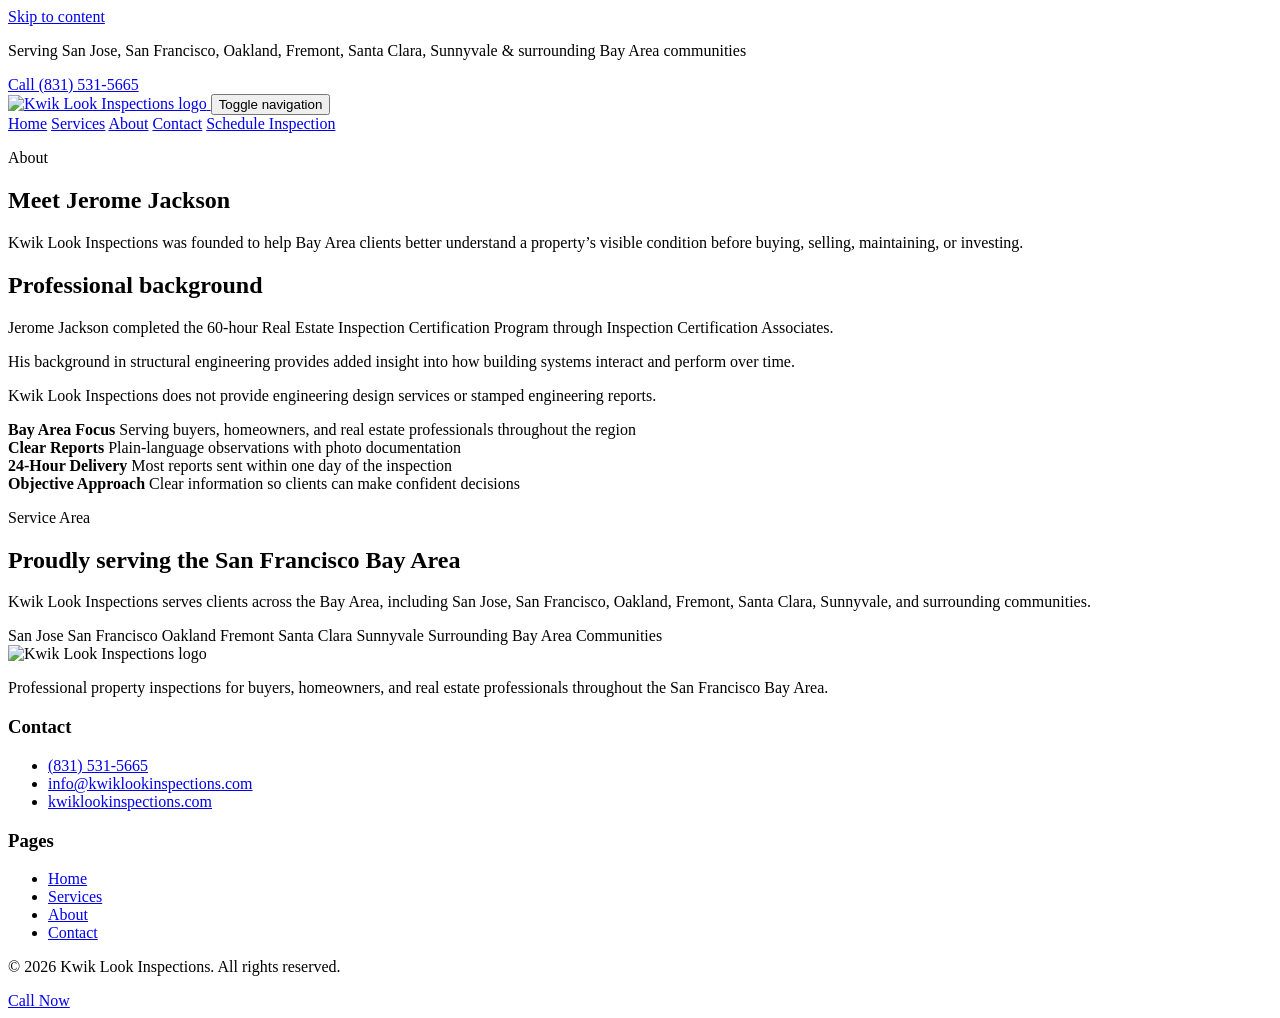
==== about.html @ 8743c304 "Create about.html" ====
<!DOCTYPE html>
<html lang="en">
<head>
  <meta charset="UTF-8" />
  <meta name="viewport" content="width=device-width, initial-scale=1.0" />
  <title>About Kwik Look Inspections | Jerome Jackson</title>
  <meta name="description" content="Learn about Jerome Jackson, Kwik Look Inspections, and the Bay Area service approach focused on clarity, thoroughness, and professionalism." />
  <meta name="author" content="Kwik Look Inspections" />
  <meta property="og:title" content="About Kwik Look Inspections" />
  <meta property="og:description" content="Learn about the inspector, training, and service approach behind Kwik Look Inspections." />
  <meta property="og:type" content="website" />
  <meta property="og:image" content="assets/kwiklook-logo.jpg" />
  <link rel="canonical" href="https://kwiklookinspections.com/about.html" />
  <link rel="preconnect" href="https://fonts.googleapis.com" />
  <link rel="preconnect" href="https://fonts.gstatic.com" crossorigin />
  <link href="https://fonts.googleapis.com/css2?family=Inter:wght@400;500;600;700;800&display=swap" rel="stylesheet" />
  <link rel="stylesheet" href="styles.css" />
</head>
<body>
  <a class="skip-link" href="#main">Skip to content</a>

  <div class="topbar">
    <div class="container topbar-inner">
      <p>Serving San Jose, San Francisco, Oakland, Fremont, Santa Clara, Sunnyvale & surrounding Bay Area communities</p>
      <a href="tel:+18315315665">Call (831) 531-5665</a>
    </div>
  </div>

  <header class="site-header">
    <div class="container nav-wrap">
      <a class="brand" href="index.html" aria-label="Kwik Look Inspections home">
        <img src="assets/kwiklook-logo.jpg" alt="Kwik Look Inspections logo" />
      </a>

      <button class="nav-toggle" type="button" aria-expanded="false" aria-controls="site-nav">
        <span></span><span></span><span></span>
        <span class="sr-only">Toggle navigation</span>
      </button>

      <nav id="site-nav" class="site-nav" aria-label="Primary navigation">
        <a href="index.html">Home</a>
        <a href="services.html">Services</a>
        <a href="about.html">About</a>
        <a href="contact.html">Contact</a>
        <a class="btn btn-primary nav-cta" href="contact.html">Schedule Inspection</a>
      </nav>
    </div>
  </header>

  <main id="main">
    <section class="page-hero">
      <div class="container narrow">
        <p class="eyebrow">About</p>
        <h1>Meet Jerome Jackson</h1>
        <p class="hero-lead">Kwik Look Inspections was founded to help Bay Area clients better understand a property’s visible condition before buying, selling, maintaining, or investing.</p>
      </div>
    </section>

    <section class="section">
      <div class="container about-grid">
        <div class="about-card">
          <h2>Professional background</h2>
          <p>Jerome Jackson completed the 60-hour Real Estate Inspection Certification Program through Inspection Certification Associates.</p>
          <p>His background in structural engineering provides added insight into how building systems interact and perform over time.</p>
          <p class="small-note">Kwik Look Inspections does not provide engineering design services or stamped engineering reports.</p>
        </div>

        <div class="about-highlights">
          <div class="stat-card">
            <strong>Bay Area Focus</strong>
            <span>Serving buyers, homeowners, and real estate professionals throughout the region</span>
          </div>

          <div class="stat-card">
            <strong>Clear Reports</strong>
            <span>Plain-language observations with photo documentation</span>
          </div>

          <div class="stat-card">
            <strong>24-Hour Delivery</strong>
            <span>Most reports sent within one day of the inspection</span>
          </div>

          <div class="stat-card">
            <strong>Objective Approach</strong>
            <span>Clear information so clients can make confident decisions</span>
          </div>
        </div>
      </div>
    </section>

    <section class="section alt">
      <div class="container split-layout">
        <div>
          <p class="eyebrow">Service Area</p>
          <h2>Proudly serving the San Francisco Bay Area</h2>
          <p>Kwik Look Inspections serves clients across the Bay Area, including San Jose, San Francisco, Oakland, Fremont, Santa Clara, Sunnyvale, and surrounding communities.</p>
        </div>

        <div class="service-tags">
          <span>San Jose</span>
          <span>San Francisco</span>
          <span>Oakland</span>
          <span>Fremont</span>
          <span>Santa Clara</span>
          <span>Sunnyvale</span>
          <span>Surrounding Bay Area Communities</span>
        </div>
      </div>
    </section>
  </main>

  <footer class="site-footer">
    <div class="container footer-grid">
      <div>
        <img class="footer-logo" src="assets/kwiklook-logo.jpg" alt="Kwik Look Inspections logo" />
        <p>Professional property inspections for buyers, homeowners, and real estate professionals throughout the San Francisco Bay Area.</p>
      </div>

      <div>
        <h3>Contact</h3>
        <ul>
          <li><a href="tel:+18315315665">(831) 531-5665</a></li>
          <li><a href="mailto:info@kwiklookinspections.com">info@kwiklookinspections.com</a></li>
          <li><a href="https://kwiklookinspections.com/">kwiklookinspections.com</a></li>
        </ul>
      </div>

      <div>
        <h3>Pages</h3>
        <ul>
          <li><a href="index.html">Home</a></li>
          <li><a href="services.html">Services</a></li>
          <li><a href="about.html">About</a></li>
          <li><a href="contact.html">Contact</a></li>
        </ul>
      </div>
    </div>

    <div class="container footer-bottom">
      <p>© 2026 Kwik Look Inspections. All rights reserved.</p>
    </div>
  </footer>

  <a class="mobile-sticky-cta" href="tel:+18315315665">Call Now</a>
  <script src="script.js"></script>
</body>
</html>
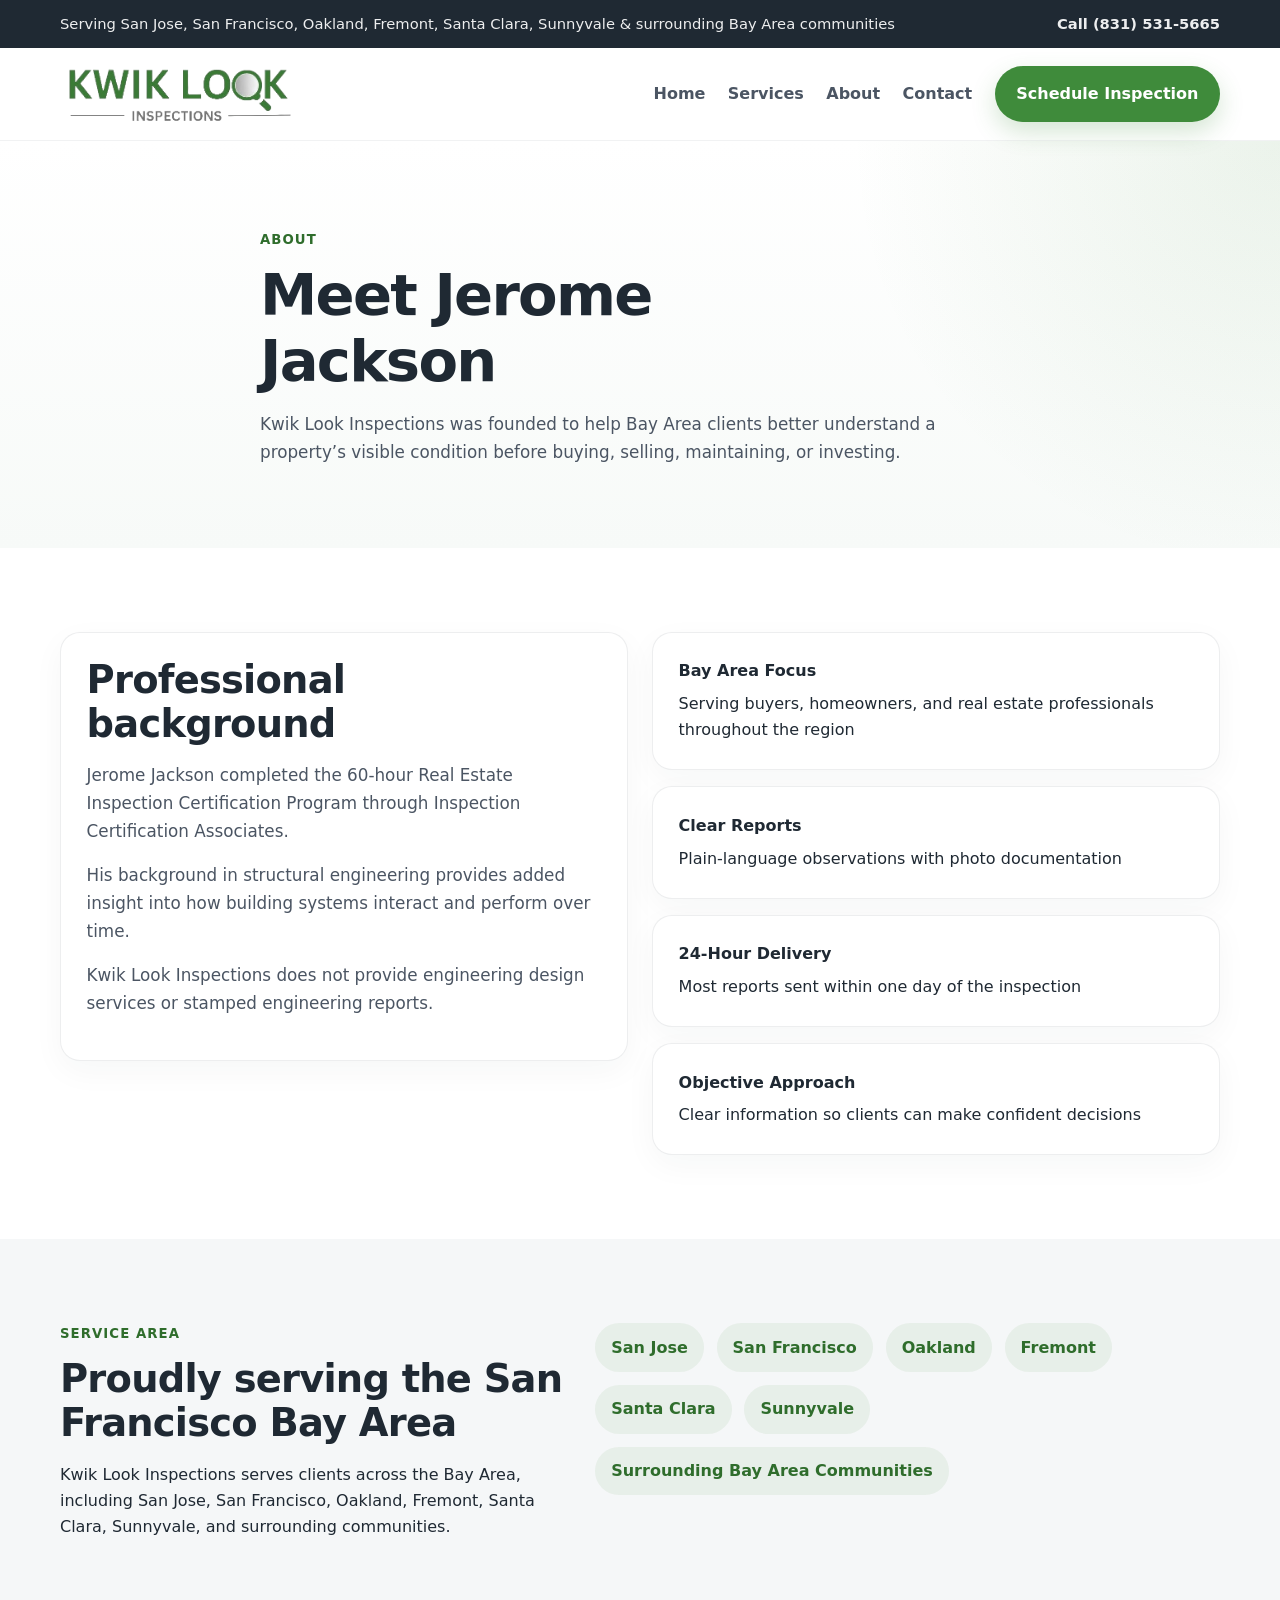
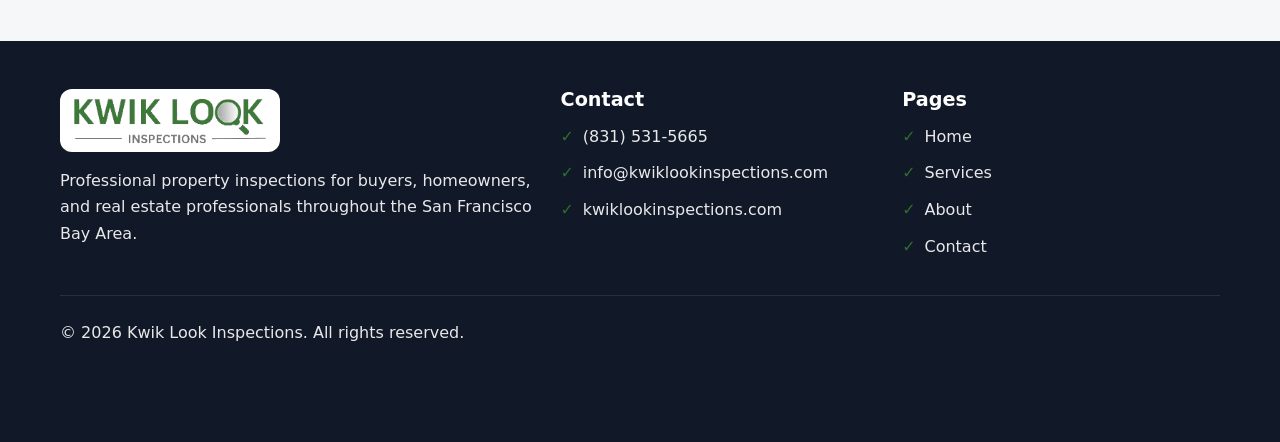
==== commit fb6c4fef: "Update about.html" ====
--- a/about.html
+++ b/about.html
@@ -9,7 +9,7 @@
   <meta property="og:title" content="About Kwik Look Inspections" />
   <meta property="og:description" content="Learn about the inspector, training, and service approach behind Kwik Look Inspections." />
   <meta property="og:type" content="website" />
-  <meta property="og:image" content="assets/kwiklook-logo.jpg" />
+  <meta property="og:image" content="assets/kwiklook-logo.png" />
   <link rel="canonical" href="https://kwiklookinspections.com/about.html" />
   <link rel="preconnect" href="https://fonts.googleapis.com" />
   <link rel="preconnect" href="https://fonts.gstatic.com" crossorigin />
@@ -29,7 +29,7 @@
   <header class="site-header">
     <div class="container nav-wrap">
       <a class="brand" href="index.html" aria-label="Kwik Look Inspections home">
-        <img src="assets/kwiklook-logo.jpg" alt="Kwik Look Inspections logo" />
+        <img src="assets/kwiklook-logo.png" alt="Kwik Look Inspections logo" />
       </a>
 
       <button class="nav-toggle" type="button" aria-expanded="false" aria-controls="site-nav">
@@ -113,7 +113,7 @@
   <footer class="site-footer">
     <div class="container footer-grid">
       <div>
-        <img class="footer-logo" src="assets/kwiklook-logo.jpg" alt="Kwik Look Inspections logo" />
+        <img class="footer-logo" src="assets/kwiklook-logo.png" alt="Kwik Look Inspections logo" />
         <p>Professional property inspections for buyers, homeowners, and real estate professionals throughout the San Francisco Bay Area.</p>
       </div>
 
--- a/styles.css
+++ b/styles.css
@@ -0,0 +1,606 @@
+:root {
+  --green: #3f8b3b;
+  --green-dark: #2f6d2c;
+  --gray-900: #1f2933;
+  --gray-700: #4b5563;
+  --gray-500: #6b7280;
+  --gray-100: #f5f7f8;
+  --white: #ffffff;
+  --shadow: 0 16px 48px rgba(31, 41, 51, 0.08);
+  --radius: 20px;
+  --max-width: 1160px;
+}
+
+*,
+*::before,
+*::after {
+  box-sizing: border-box;
+}
+
+html {
+  scroll-behavior: smooth;
+}
+
+body {
+  margin: 0;
+  font-family: "Inter", system-ui, -apple-system, BlinkMacSystemFont, "Segoe UI", sans-serif;
+  color: var(--gray-900);
+  background: var(--white);
+  line-height: 1.65;
+}
+
+img {
+  max-width: 100%;
+  display: block;
+}
+
+a {
+  color: inherit;
+  text-decoration: none;
+}
+
+p,
+ul {
+  margin-top: 0;
+}
+
+.skip-link {
+  position: absolute;
+  left: -9999px;
+  top: 0;
+}
+
+.skip-link:focus {
+  left: 1rem;
+  top: 1rem;
+  background: var(--white);
+  padding: 0.75rem 1rem;
+  z-index: 2000;
+  border-radius: 8px;
+  box-shadow: var(--shadow);
+}
+
+.container {
+  width: min(calc(100% - 2rem), var(--max-width));
+  margin: 0 auto;
+}
+
+.narrow {
+  max-width: 760px;
+}
+
+.topbar {
+  background: var(--gray-900);
+  color: rgba(255, 255, 255, 0.92);
+  font-size: 0.92rem;
+}
+
+.topbar-inner {
+  min-height: 48px;
+  display: flex;
+  align-items: center;
+  justify-content: space-between;
+  gap: 1rem;
+}
+
+.topbar p {
+  margin-bottom: 0;
+}
+
+.topbar a {
+  font-weight: 700;
+  white-space: nowrap;
+}
+
+.site-header {
+  position: sticky;
+  top: 0;
+  z-index: 1000;
+  background: rgba(255, 255, 255, 0.95);
+  backdrop-filter: blur(12px);
+  border-bottom: 1px solid rgba(31, 41, 51, 0.06);
+}
+
+.nav-wrap {
+  display: flex;
+  align-items: center;
+  justify-content: space-between;
+  min-height: 92px;
+  gap: 1rem;
+}
+
+.brand img {
+  width: 240px;
+  height: auto;
+}
+
+.site-nav {
+  display: flex;
+  align-items: center;
+  gap: 1.4rem;
+  font-weight: 600;
+  color: var(--gray-700);
+}
+
+.site-nav a:hover,
+.site-nav a:focus-visible {
+  color: var(--green-dark);
+}
+
+.btn {
+  display: inline-flex;
+  align-items: center;
+  justify-content: center;
+  min-height: 48px;
+  padding: 0.95rem 1.35rem;
+  border-radius: 999px;
+  font-weight: 700;
+  transition: transform 0.2s ease, box-shadow 0.2s ease, background 0.2s ease;
+}
+
+.btn:hover,
+.btn:focus-visible {
+  transform: translateY(-1px);
+}
+
+.btn-primary {
+  background: var(--green);
+  color: var(--white);
+  box-shadow: 0 10px 24px rgba(63, 139, 59, 0.22);
+}
+
+.btn-primary:hover,
+.btn-primary:focus-visible {
+  background: var(--green-dark);
+}
+
+.btn-secondary {
+  background: var(--white);
+  color: var(--gray-900);
+  border: 1px solid rgba(31, 41, 51, 0.12);
+}
+
+.hero,
+.page-hero {
+  padding: 5.5rem 0 4rem;
+  background:
+    radial-gradient(circle at top right, rgba(63, 139, 59, 0.10), transparent 32%),
+    linear-gradient(180deg, #ffffff 0%, #f7faf8 100%);
+}
+
+.hero-grid {
+  display: grid;
+  grid-template-columns: 1.3fr 0.9fr;
+  gap: 2rem;
+  align-items: start;
+}
+
+.eyebrow {
+  margin-bottom: 0.75rem;
+  color: var(--green-dark);
+  font-weight: 800;
+  letter-spacing: 0.08em;
+  text-transform: uppercase;
+  font-size: 0.83rem;
+}
+
+h1,
+h2,
+h3 {
+  margin-top: 0;
+  line-height: 1.15;
+}
+
+h1 {
+  font-size: clamp(2.4rem, 4.5vw, 4.4rem);
+  letter-spacing: -0.03em;
+  max-width: 13ch;
+  margin-bottom: 1rem;
+}
+
+h2 {
+  font-size: clamp(1.9rem, 3vw, 3rem);
+  letter-spacing: -0.02em;
+  margin-bottom: 1rem;
+}
+
+h3 {
+  font-size: 1.2rem;
+  margin-bottom: 0.65rem;
+}
+
+.hero-lead,
+.section-heading p,
+.about-card p,
+.feature-card p,
+.info-card p,
+.step-card p,
+.inspection-panel p,
+.quote-card p,
+.cta-box p {
+  color: var(--gray-700);
+  font-size: 1.05rem;
+}
+
+.hero-actions,
+.cta-actions,
+.section-actions {
+  display: flex;
+  gap: 1rem;
+  flex-wrap: wrap;
+  margin-top: 1.25rem;
+}
+
+.hero-points {
+  list-style: none;
+  padding: 0;
+  margin: 1.5rem 0 0;
+  display: grid;
+  grid-template-columns: repeat(2, minmax(0, 1fr));
+  gap: 0.8rem 1rem;
+}
+
+.hero-points li::before,
+.report-list li::before,
+.check-columns li::before,
+.site-footer li::before {
+  content: "✓";
+  color: var(--green-dark);
+  font-weight: 800;
+  margin-right: 0.55rem;
+}
+
+.quote-card {
+  background: var(--white);
+  border: 1px solid rgba(31, 41, 51, 0.08);
+  box-shadow: var(--shadow);
+  border-radius: var(--radius);
+  padding: 2rem;
+}
+
+.card-kicker {
+  color: var(--green-dark);
+  font-weight: 800;
+  text-transform: uppercase;
+  letter-spacing: 0.08em;
+  font-size: 0.82rem;
+  margin-bottom: 0.75rem;
+}
+
+.contact-list {
+  display: grid;
+  gap: 0.7rem;
+  margin: 1.2rem 0;
+}
+
+.contact-list a {
+  font-weight: 700;
+  font-size: 1.06rem;
+}
+
+.microcopy,
+.small-note {
+  color: var(--gray-500);
+  font-size: 0.95rem;
+}
+
+.trust-strip {
+  padding: 1.1rem 0;
+  background: var(--gray-900);
+  color: var(--white);
+}
+
+.trust-grid {
+  display: grid;
+  grid-template-columns: repeat(4, minmax(0, 1fr));
+  gap: 1rem;
+}
+
+.trust-grid div {
+  display: grid;
+  gap: 0.25rem;
+}
+
+.trust-grid span {
+  color: rgba(255, 255, 255, 0.75);
+  font-size: 0.92rem;
+}
+
+.section {
+  padding: 5.25rem 0;
+}
+
+.section.alt {
+  background: var(--gray-100);
+}
+
+.section-heading {
+  max-width: 760px;
+  margin-bottom: 2rem;
+}
+
+.card-grid,
+.steps-grid {
+  display: grid;
+  grid-template-columns: repeat(3, minmax(0, 1fr));
+  gap: 1.25rem;
+}
+
+.info-card,
+.step-card,
+.feature-card,
+.stat-card,
+.inspection-panel,
+.about-card {
+  background: var(--white);
+  border: 1px solid rgba(31, 41, 51, 0.08);
+  border-radius: var(--radius);
+  padding: 1.6rem;
+  box-shadow: 0 10px 32px rgba(31, 41, 51, 0.04);
+}
+
+.inspection-grid,
+.split-layout,
+.about-grid,
+.cta-box,
+.footer-grid,
+.contact-page-grid {
+  display: grid;
+  gap: 1.5rem;
+}
+
+.inspection-grid {
+  margin-top: 1.5rem;
+  grid-template-columns: 1.3fr 0.8fr;
+}
+
+.check-columns {
+  display: grid;
+  grid-template-columns: repeat(3, minmax(0, 1fr));
+  gap: 1rem;
+}
+
+.check-columns ul,
+.report-list,
+.site-footer ul {
+  list-style: none;
+  padding: 0;
+  margin-bottom: 0;
+}
+
+.step-card {
+  position: relative;
+  padding-top: 4.2rem;
+}
+
+.step-number {
+  position: absolute;
+  top: 1.25rem;
+  left: 1.25rem;
+  width: 42px;
+  height: 42px;
+  display: inline-grid;
+  place-items: center;
+  border-radius: 50%;
+  background: rgba(63, 139, 59, 0.12);
+  color: var(--green-dark);
+  font-weight: 800;
+}
+
+.split-layout {
+  grid-template-columns: 0.9fr 1.1fr;
+  align-items: start;
+}
+
+.about-grid,
+.contact-page-grid {
+  grid-template-columns: 1fr 1fr;
+  align-items: start;
+}
+
+.feature-stack,
+.about-highlights {
+  display: grid;
+  gap: 1rem;
+}
+
+.stat-card strong {
+  display: block;
+  margin-bottom: 0.4rem;
+}
+
+.service-tags {
+  display: flex;
+  gap: 0.8rem;
+  flex-wrap: wrap;
+}
+
+.service-tags span {
+  display: inline-flex;
+  align-items: center;
+  min-height: 40px;
+  padding: 0.7rem 1rem;
+  border-radius: 999px;
+  background: rgba(63, 139, 59, 0.08);
+  color: var(--green-dark);
+  font-weight: 700;
+}
+
+.cta-box {
+  grid-template-columns: 1.2fr auto;
+  align-items: center;
+  background: linear-gradient(135deg, var(--gray-900), #2f3742);
+  color: var(--white);
+  padding: 2rem;
+  border-radius: 28px;
+  box-shadow: var(--shadow);
+}
+
+.cta-box p {
+  color: rgba(255, 255, 255, 0.82);
+}
+
+.site-footer {
+  padding: 3rem 0 5rem;
+  background: #111827;
+  color: rgba(255, 255, 255, 0.9);
+}
+
+.footer-grid {
+  grid-template-columns: 1.2fr 0.8fr 0.8fr;
+  align-items: start;
+}
+
+.footer-logo {
+  width: 220px;
+  margin-bottom: 1rem;
+  background: #fff;
+  border-radius: 12px;
+  padding: 0.35rem;
+}
+
+.site-footer h3 {
+  color: var(--white);
+  margin-bottom: 0.8rem;
+}
+
+.site-footer li {
+  margin-bottom: 0.65rem;
+}
+
+.footer-bottom {
+  padding-top: 1.5rem;
+  margin-top: 1.5rem;
+  border-top: 1px solid rgba(255, 255, 255, 0.1);
+}
+
+.nav-toggle,
+.mobile-sticky-cta {
+  display: none;
+}
+
+.sr-only {
+  position: absolute;
+  width: 1px;
+  height: 1px;
+  padding: 0;
+  overflow: hidden;
+  clip-path: inset(50%);
+  border: 0;
+  white-space: nowrap;
+}
+
+@media (max-width: 980px) {
+  .hero-grid,
+  .inspection-grid,
+  .split-layout,
+  .about-grid,
+  .cta-box,
+  .footer-grid,
+  .card-grid,
+  .steps-grid,
+  .trust-grid,
+  .check-columns,
+  .contact-page-grid {
+    grid-template-columns: 1fr;
+  }
+
+  .site-nav {
+    position: absolute;
+    top: calc(100% + 1px);
+    right: 1rem;
+    left: 1rem;
+    background: var(--white);
+    border: 1px solid rgba(31, 41, 51, 0.08);
+    border-radius: 20px;
+    padding: 1rem;
+    box-shadow: var(--shadow);
+    display: none;
+    flex-direction: column;
+    align-items: stretch;
+  }
+
+  .site-nav.open {
+    display: flex;
+  }
+
+  .nav-toggle {
+    display: inline-flex;
+    flex-direction: column;
+    justify-content: center;
+    gap: 5px;
+    width: 48px;
+    height: 48px;
+    border: 1px solid rgba(31, 41, 51, 0.12);
+    border-radius: 12px;
+    background: var(--white);
+    padding: 0 12px;
+  }
+
+  .nav-toggle span {
+    display: block;
+    height: 2px;
+    background: var(--gray-900);
+  }
+
+  .nav-cta {
+    margin-top: 0.5rem;
+  }
+
+  .topbar-inner {
+    flex-direction: column;
+    justify-content: center;
+    text-align: center;
+    padding: 0.7rem 0;
+  }
+
+  h1 {
+    max-width: 100%;
+  }
+}
+
+@media (max-width: 640px) {
+  .hero,
+  .page-hero {
+    padding: 4rem 0 3rem;
+  }
+
+  .section {
+    padding: 4rem 0;
+  }
+
+  .brand img {
+    width: 185px;
+  }
+
+  .hero-points {
+    grid-template-columns: 1fr;
+  }
+
+  .btn,
+  .cta-actions .btn,
+  .hero-actions .btn {
+    width: 100%;
+  }
+
+  .mobile-sticky-cta {
+    position: fixed;
+    left: 1rem;
+    right: 1rem;
+    bottom: 1rem;
+    display: inline-flex;
+    align-items: center;
+    justify-content: center;
+    min-height: 54px;
+    border-radius: 999px;
+    background: var(--green);
+    color: var(--white);
+    font-weight: 800;
+    box-shadow: 0 18px 32px rgba(63, 139, 59, 0.28);
+    z-index: 1500;
+  }
+
+  .site-footer {
+    padding-bottom: 6rem;
+  }
+}
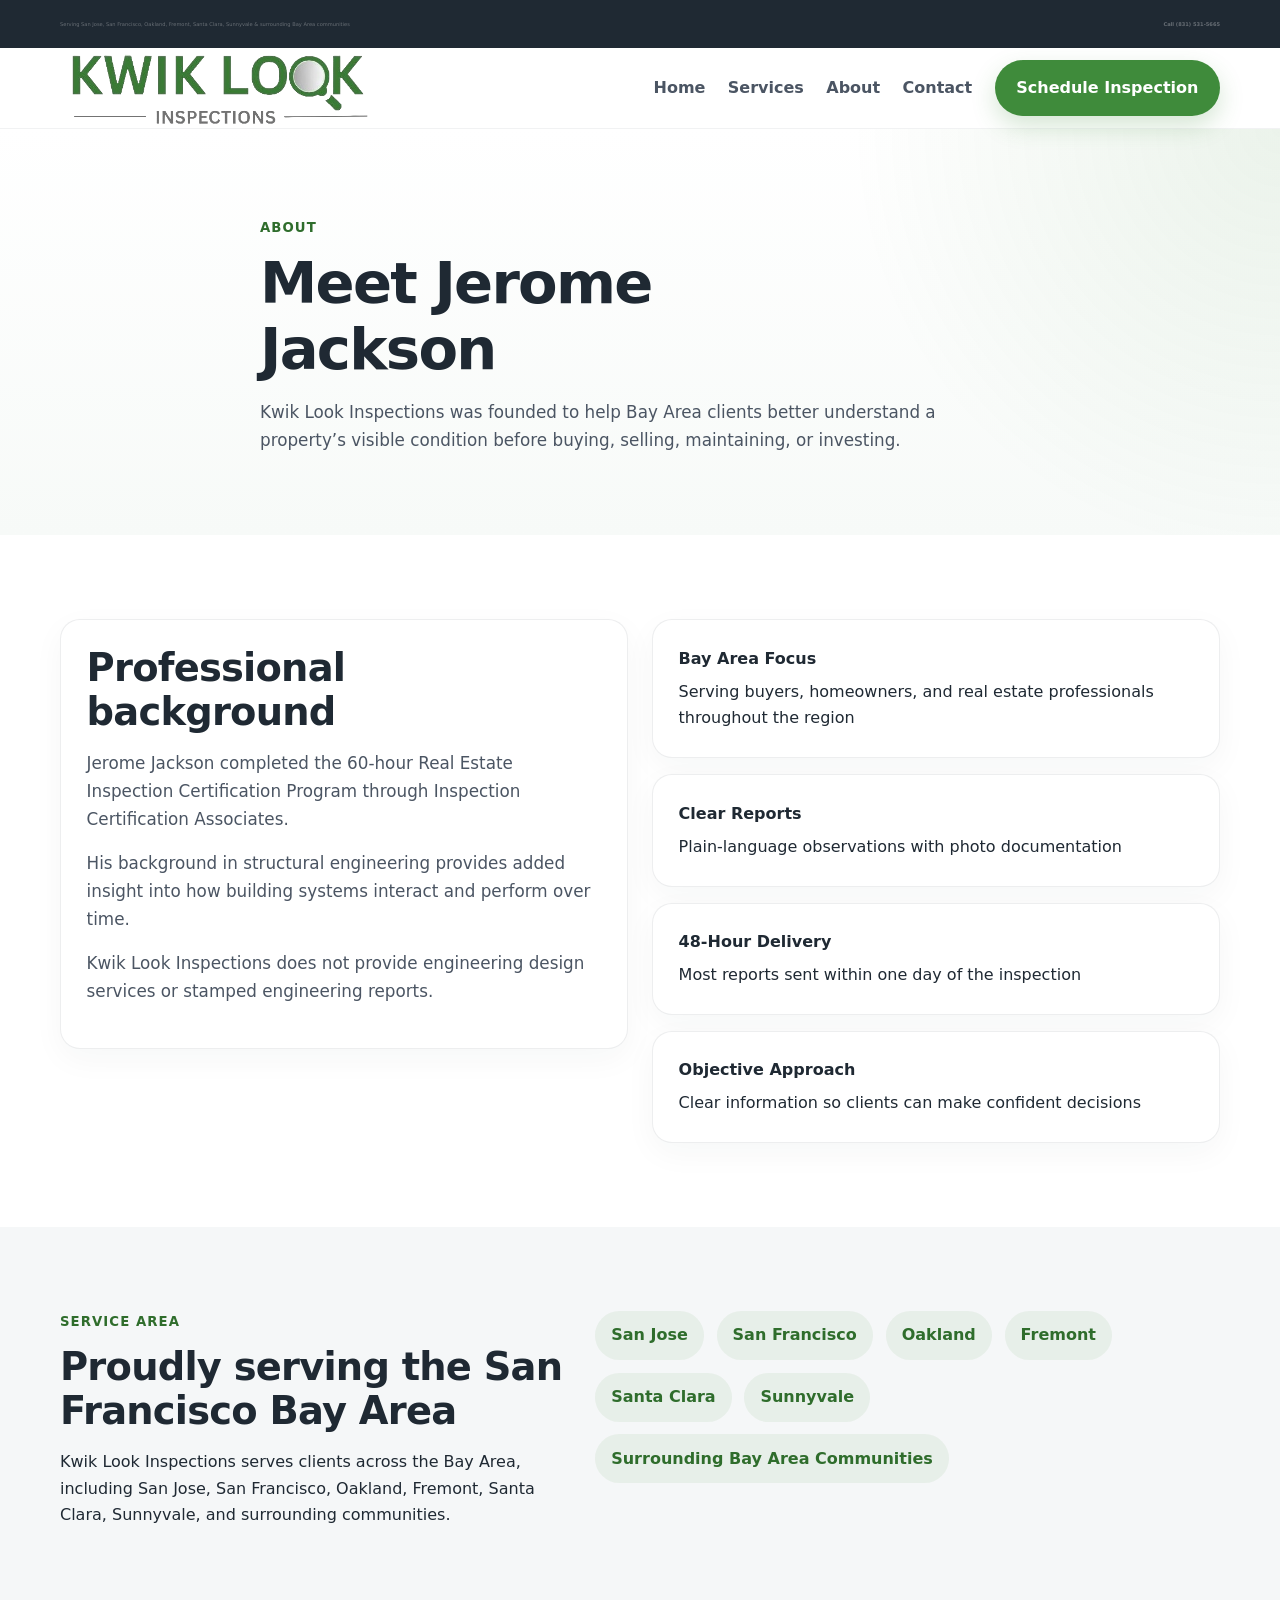
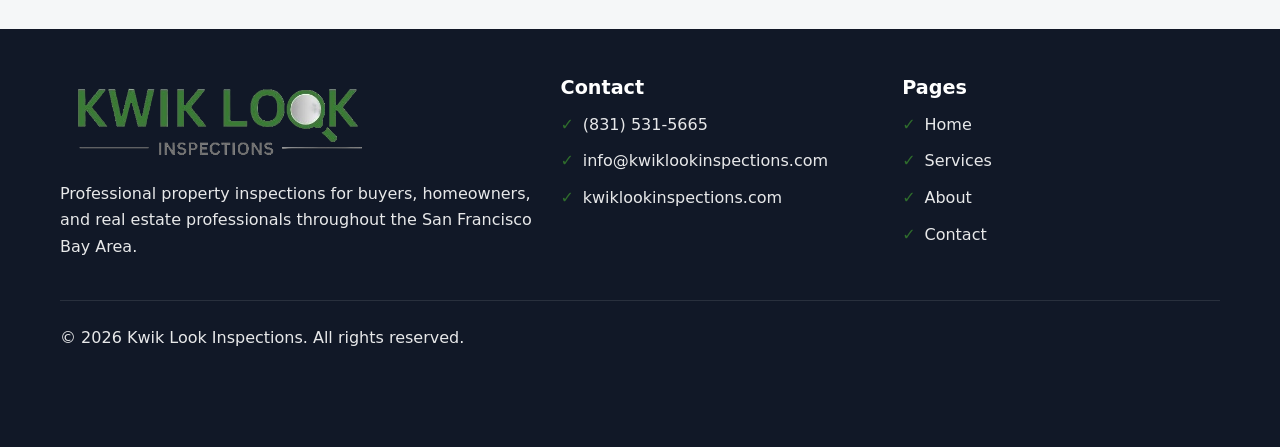
==== commit 2229321a: "Update about.html" ====
--- a/about.html
+++ b/about.html
@@ -77,7 +77,7 @@
           </div>
 
           <div class="stat-card">
-            <strong>24-Hour Delivery</strong>
+            <strong>48-Hour Delivery</strong>
             <span>Most reports sent within one day of the inspection</span>
           </div>
 
--- a/styles.css
+++ b/styles.css
@@ -71,8 +71,8 @@
 
 .topbar {
   background: var(--gray-900);
-  color: rgba(255, 255, 255, 0.92);
-  font-size: 0.92rem;
+  color: rgba(255, 255, 255, 0.320);
+  font-size: 0.320rem;
 }
 
 .topbar-inner {
@@ -105,12 +105,12 @@
   display: flex;
   align-items: center;
   justify-content: space-between;
-  min-height: 92px;
+  min-height: 72px;
   gap: 1rem;
 }
 
 .brand img {
-  width: 240px;
+  width: 320px;
   height: auto;
 }
 
@@ -151,7 +151,9 @@
 
 .btn-primary:hover,
 .btn-primary:focus-visible {
-  background: var(--green-dark);
+  background: var(--green-dark)
+  transform: translateY(-2px);
+  box-shadow: 0 14px 30px rgba(63,139,59,.35);;
 }
 
 .btn-secondary {
@@ -303,7 +305,7 @@
 
 .trust-grid span {
   color: rgba(255, 255, 255, 0.75);
-  font-size: 0.92rem;
+  font-size: 0.320rem;
 }
 
 .section {
@@ -452,10 +454,8 @@
 }
 
 .footer-logo {
-  width: 220px;
+  width: 320px;
   margin-bottom: 1rem;
-  background: #fff;
-  border-radius: 12px;
   padding: 0.35rem;
 }
 
